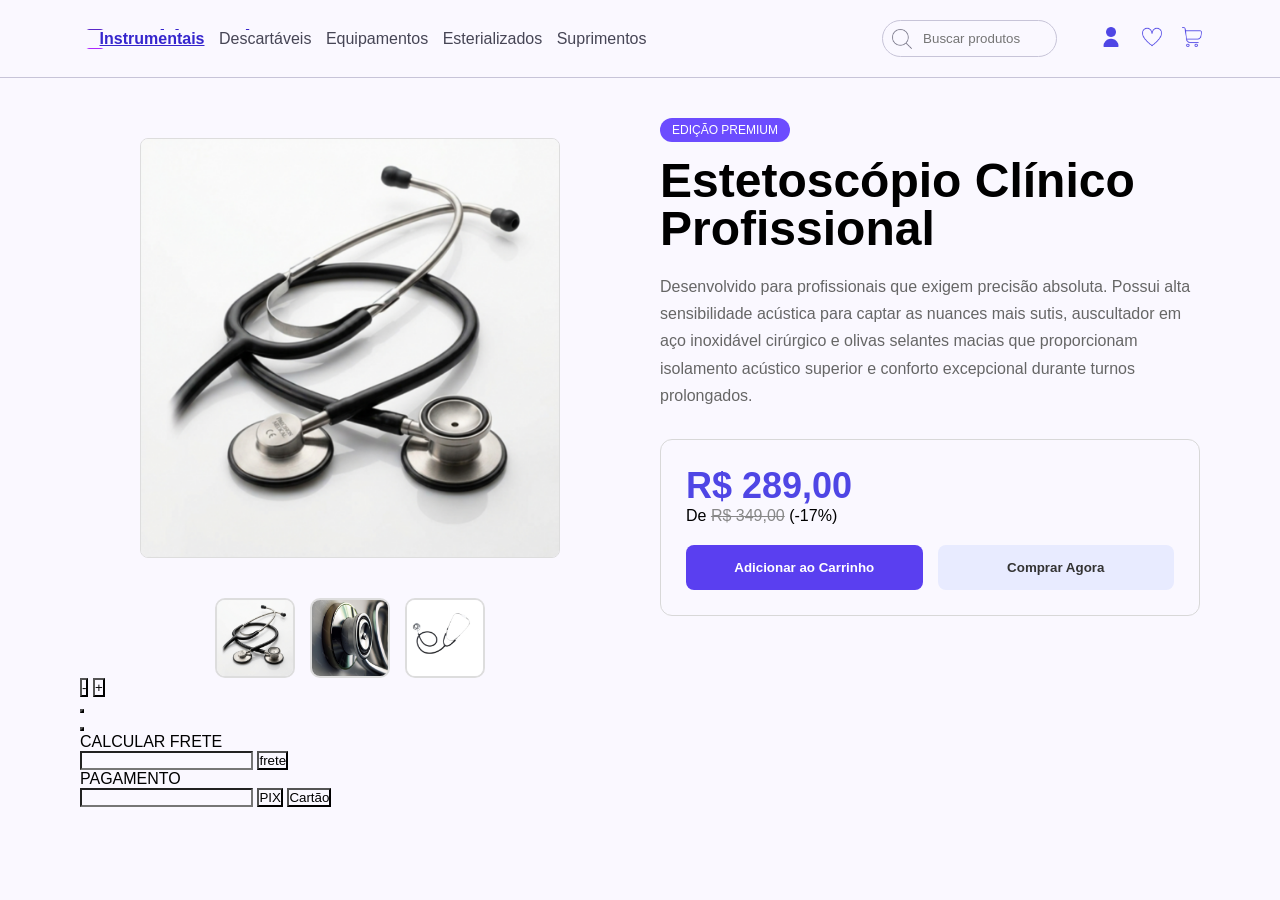
==== pages/produtos.html @ ce3ae614 "Enviando para que o Senior possa fiscalizar." ====
<!doctype html>
<html lang="pt-br">

<head>
  <meta charset="UTF-8" />
  <meta name="viewport" content="width=device-width, initial-scale=1.0" />
  <link rel="shortcut icon" href="../assets/HealthNorthOFFICIAL.ico" type="image/x-icon" />
  <title>Health North - Descrição do Produto</title>
  <link rel="stylesheet" href="../style/produtos.css" />
</head>

<body>
  <!--Cabeçalho-->
  <header>
    <div class="topo">
      <div class="left">
        <img src="../assets/HealthNorthOFFICIAL.ico"
          alt="Logo da Health North, ela é de cor roxa gradiente com o N de North/Norte" />
        <h1>Health North</h1>
      </div>

      <div class="center">
        <!--<Nav>egar pelo sites, colocando o seletor de classe com o CSS3-->
        <nav class="menu">
          <!--O <a /> é um local para linkar urls diferentes-->
          <a id="idinstrumentais" href="">Instrumentais</a>
          <a href="">Descartáveis</a>
          <a href="">Equipamentos</a>
          <a href="">Esterializados</a>
          <a href="">Suprimentos</a>
        </nav>
      </div>

      <div class="right-icons">
        <div class="caixa-pesquisa">
          <input type="text" placeholder="Buscar produtos" />
          <img src="../assets/search.png" alt="Lupa de pesquisa" />
        </div>
        <div class="icones">
          <a href="user.html">
            <img src="../assets/user.png" alt="usuário" /></a>
          <a href="favorites.html">
            <img src="../assets/heart.png" alt="favoritos" /></a>
          <a href="cart.html"><img src="../assets/shoppingcart.png" alt="carrinho de compras" /></a>
        </div>
      </div>
    </div>
  </header>

  <article class="produto">
    <div class="main">
      <div class="descriptionLeft">
        <div class="imagem-principal">
          <img id="img-principal" src="" alt="Imagem principal do produto" />
        </div>

        <div class="imagens-inferior" id="img-inferior">
          <!-- As miniaturas serão inseridas aqui pelo JavaScript -->
        </div>
      </div>

      <div class="descriptionRight">
        <span class="tag">EDIÇÃO PREMIUM</span>

        <h2>Estetoscópio Clínico Profissional</h2>

        <p class="description">
          Desenvolvido para profissionais que exigem precisão absoluta. Possui
          alta sensibilidade acústica para captar as nuances mais sutis,
          auscultador em aço inoxidável cirúrgico e olivas selantes macias que
          proporcionam isolamento acústico superior e conforto excepcional
          durante turnos prolongados.
        </p>

        <div class="box-preco">
          <h3>R$ 289,00</h3>
          <p>De <span>R$ 349,00</span> (-17%)</p>

          <div class="botoes">
            <button class="carrinho">Adicionar ao Carrinho</button>
            <button class="comprar">Comprar Agora</button>
          </div>
        </div>
      </div>
    </div>

    <div id="tamanhos"></div>

    <div id="cores"></div>

    <div class="quantidade">
      <button id="diminuir">-</button>
      <span id="quantidade-numero"></span>
      <button id="aumentar">+</button>
    </div>

    <div class="btn-add-carrinho">
      <button id="bnt-add-carrinho"></button>
    </div>

    <div class="btn-comprar">
      <button id="btn-comprar"></button>
    </div>
    
    <div class="area-frete">

      <p>CALCULAR FRETE</p>
      <input id="frete">
      <button id="btn-calcular-frete">frete</button>

    </div>

    <div class="pagamento">

      <p>PAGAMENTO</p>
      <input id="pagamento">
      <button id="btn-pagamento-pix">PIX</button>
      <button id="btn-pagamento-cartao">Cartão</button>
    </div>

  </article>

  <!--Linkando o JavaScript com HTML-->
  <script src="/js/product.js"></script>
</body>

</html>
---- style/produtos.css ----
* {
    background-color: #FAF8FF;
    font-family: inter, sans-serif;
    /*Seletor universal: o asterisco ( * ) é um seletor universal que seleciona todos os elementos da página. */
    margin: 0;
    padding: 0;
    box-sizing: border-box;
}

body {
    overflow-x: hidden;
    width: 100%;
}

header {
    background-color: #FAF8FF;
    color: #3525CD;
}

body {
    overflow-x: hidden;
    width: 100%;
}

h1 {
    background-color: #FAF8FF;
    color: #3525CD;
    font-weight: bold;
    /* Seletor de tipo: seleciona todos os elementos do tipo especificado, como h1, p, div, etc. */
    font-size: 24px;
    /* Tamanho do texto do título */
    text-align: center;
    /* Alinhamento do texto do título */
    transform: translateX(65px);
    /* Distância do título em relação ao topo da página */
}

#idinstrumentais {
    color: #3525CD;
    text-decoration: underline;
    font-weight: bold;
    /* Peso do texto [se estará em negrito por exemplo]. */
    /* Seletor de id: seleciona um elemento especificado com seu ID utilizando ( # ) */
}

.menu {
    background-color: #FAF8FF;
    /* Seletor de classe: seleciona todos os elementos com uma classe específica utilizando o ( . ) */
    transform: translateX(100px);
    /* Distância do menu em relação ao topo da página */
}

nav a {
    color: #464555;
    /* Cor do texto do menu de navegação */
    text-decoration: none;
    /* Remove o sublinhado dos links */
    margin: 0 5px;
    /* Espaçamento entre os links */
    font-weight: medium;
    /* Peso do texto [se estará em negrito por exemplo]. */
}

.left {
    display: flex;
    align-items: center;
    gap: 10px;
    text-align: left;
    font-size: 20px;
    font-weight: bold;
}

.center {
    text-align: center;
    font-size: 16px;
    transform: translateX(-300px);
}

.right-icons {
    display: flex;
    align-items: center;
    gap: 16px;
    text-align: right;
    color: #6B7280;
    /* Cor do texto do menu de navegação */
    font-weight: medium;
    font-family: 16px;
}

.right-icons img {
    width: 20px;
    height: 20px;
    margin-left: 0px;
}

.left img {
    height: 20px;
    width: 20px;
    transform: translateX(65px);
}

/* Configurando a caixa de pesquisa */
.caixa-pesquisa input {
    padding: 10px;
    /* distancia entre as bordas do campo de pesquisa */
    border: 1px solid #C7C4D8;
    /* borda do campo de pesquisa */
    border-radius: 20px;
    /* arredondamento das bordas do campo de pesquisa */
    font-family: inter, sans-serif;
    width: 175px;
    height: auto;
    color: #6B7280;
    /* cor do texto do campo de pesquisa */
    padding-left: 40px;
    /* distancia entre o texto do campo de pesquisa e a borda esquerda do campo de pesquisa */
}

.caixa-pesquisa {
    display: flex;
    justify-content: right;
    margin-top: 10px;
    margin-bottom: 10px;
    position: relative;
    transform: translateX(-20px);
}

.right-icons {
    display: flex;
    align-items: center;
    gap: 16px;
    transform: translateX(-50px);
    position: relative;
}

header {
    display: flex;
    align-items: center;
    justify-content: space-between;
    border-bottom: 1px solid #C7C4D8;
    /* borda inferior do cabeçalho */
    padding: 10px 20px;
    /* espaçamento interno do cabeçalho */
}

.topo {
    display: flex;
    align-items: center;
    justify-content: space-between;
    gap: 20px;
    width: 100%;
    flex-wrap: nowrap;
}

.caixa-pesquisa img {
    position: absolute;
    right: 10px;
    top: 50%;
    transform: translateY(-50%);
    width: 20px;
    height: 20px;
    cursor: pointer;
    left: 10px;
    top: 50%;
}

.caixa-pesquisa placeholder {
    color: #6B7280;
    /* cor do texto do placeholder */
    padding-left: 50px;
    /* distancia entre o texto do placeholder e a borda esquerda do campo de pesquisa */
}

.right-icons a small {
    color: #6B7280;
    /* cor do texto dos ícones de usuário, favoritos e carrinho de compras */
    font-size: 12px;
    /* tamanho do texto dos ícones de usuário, favoritos e carrinho de compras */
    display: block;
    margin-top: 2px;
    /* distancia entre o ícone e o texto dos ícones de usuário, favoritos e carrinho de compras */
}

.icones a p {
    color: #6B7280;
    /* cor do texto dos ícones de usuário, favoritos e carrinho de compras */
    font-size: 12px;
    /* tamanho do texto dos ícones de usuário, favoritos e carrinho de compras */
    display: block;
    margin-top: 2px;
    /* distancia entre o ícone e o texto dos ícones de usuário, favoritos e carrinho de compras */
}

.icones a {
    display: auto;
    flex-direction: column;
    align-items: center;
    gap: 4px;
    text-decoration: none;
    /* Remove o sublinhado dos links */
    margin: 0 8px;
    /* Espaçamento entre os links */
}

.produto {
    width: 100%;
    padding: 40px 80px;
}

.main {
    display: flex;
    gap: 40px;
    align-items: flex-start;
}

.descriptionLeft {
    width: 50%;
    background-color: transparent;
    align-items: center;
    justify-content: center;
}

.imagem-principal {
    padding: 20px;
    display: flex;
    justify-content: center;

}

.imagem-principal img {
    border: 1px solid #ddd;
    border-radius: 12px;
    width: 420px;
    display: block;
    border-radius: 8px;
}

.imagens-inferior {
    display: flex;
    justify-content: center;
    /* Centraliza horizontalmente */
    align-items: center;
    /* Centraliza verticalmente (se houver altura definida) */
    gap: 15px;
    margin-top: 20px;
}

.imagens-inferior img {
    width: 80px;
    height: 80px;
    object-fit: cover;
    border-radius: 10px;
    border: 2px solid #ddd;
    cursor: pointer;
}

.descriptionRight {
    width: 50%;
}

.tag {
    display: inline-block;
    background: #6c4cff;
    color: white;
    font-size: 12px;
    padding: 5px 12px;
    border-radius: 20px;
    margin-bottom: 15px;
}

.descriptionRight h2 {
    font-size: 48px;
    line-height: 1;
    margin-bottom: 20px;
}

.description {
    color: #666;
    line-height: 1.7;
    margin-bottom: 30px;
}

.box-preco {
    border: 1px solid #d8d8d8;
    border-radius: 12px;
    padding: 25px;
}

.box-preco h3 {
    font-size: 36px;
    color: #4f46e5;
}

.box-preco p span {
    text-decoration: line-through;
    color: #888;
}

.botoes {
    display: flex;
    gap: 15px;
    margin-top: 20px;
}

.botoes button {
    flex: 1;
    padding: 15px;
    border: none;
    border-radius: 8px;
    cursor: pointer;
    font-weight: bold;
}

.carrinho {
    background: #5a3ff0;
    color: white;
}

.comprar {
    background: #e8ebff;
    color: #333;
}

span{
    color:#5a3ff0;
    text-size:18px;
    
}
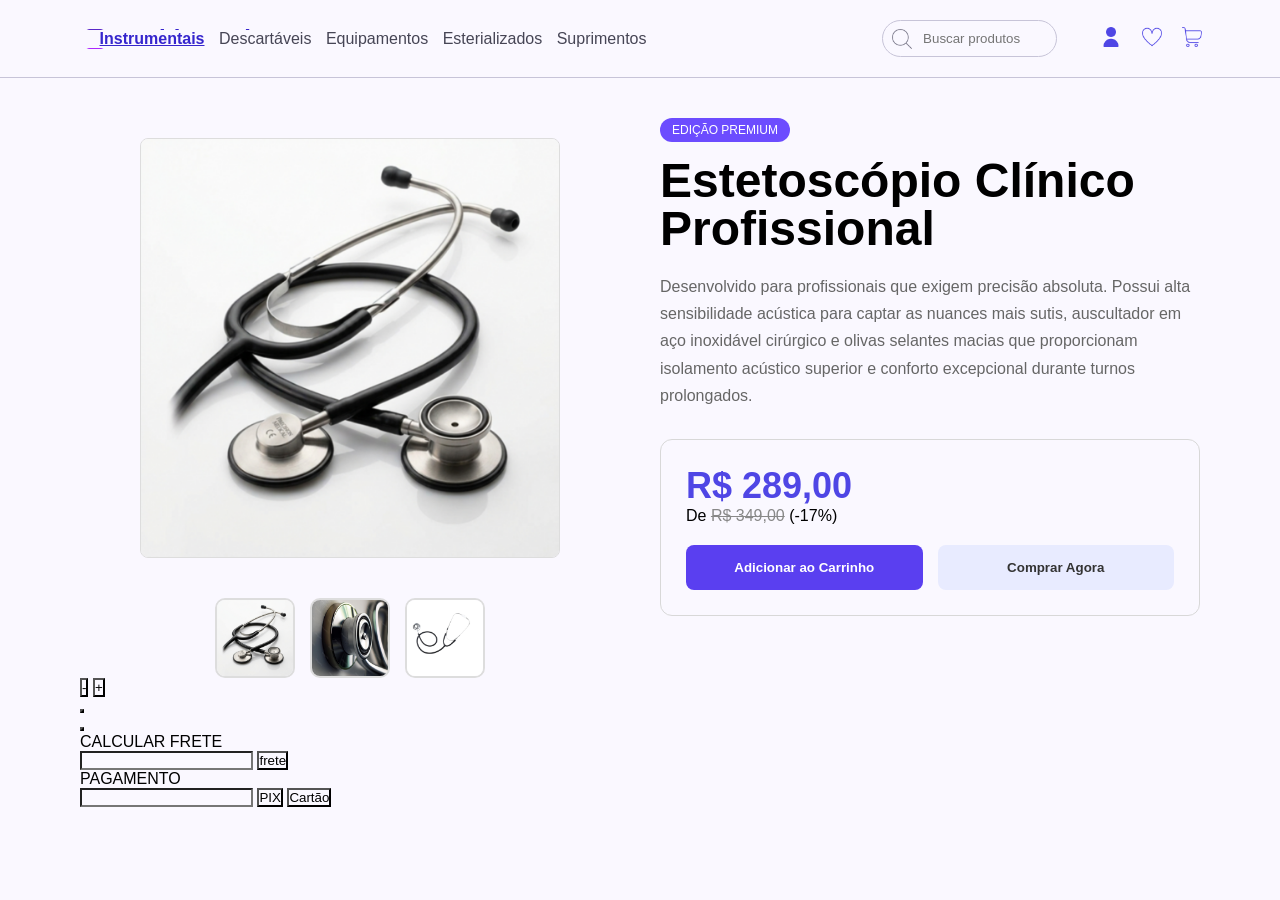
==== commit 9b61941f: "Enviando para feedback do Senior" ====
--- a/pages/produtos.html
+++ b/pages/produtos.html
@@ -95,7 +95,7 @@
     </div>
 
     <div class="btn-add-carrinho">
-      <button id="bnt-add-carrinho"></button>
+      <button id=btn-add-carrinho"></button>
     </div>
 
     <div class="btn-comprar">
--- a/style/produtos.css
+++ b/style/produtos.css
@@ -324,5 +324,4 @@
 span{
     color:#5a3ff0;
     text-size:18px;
-    
 }
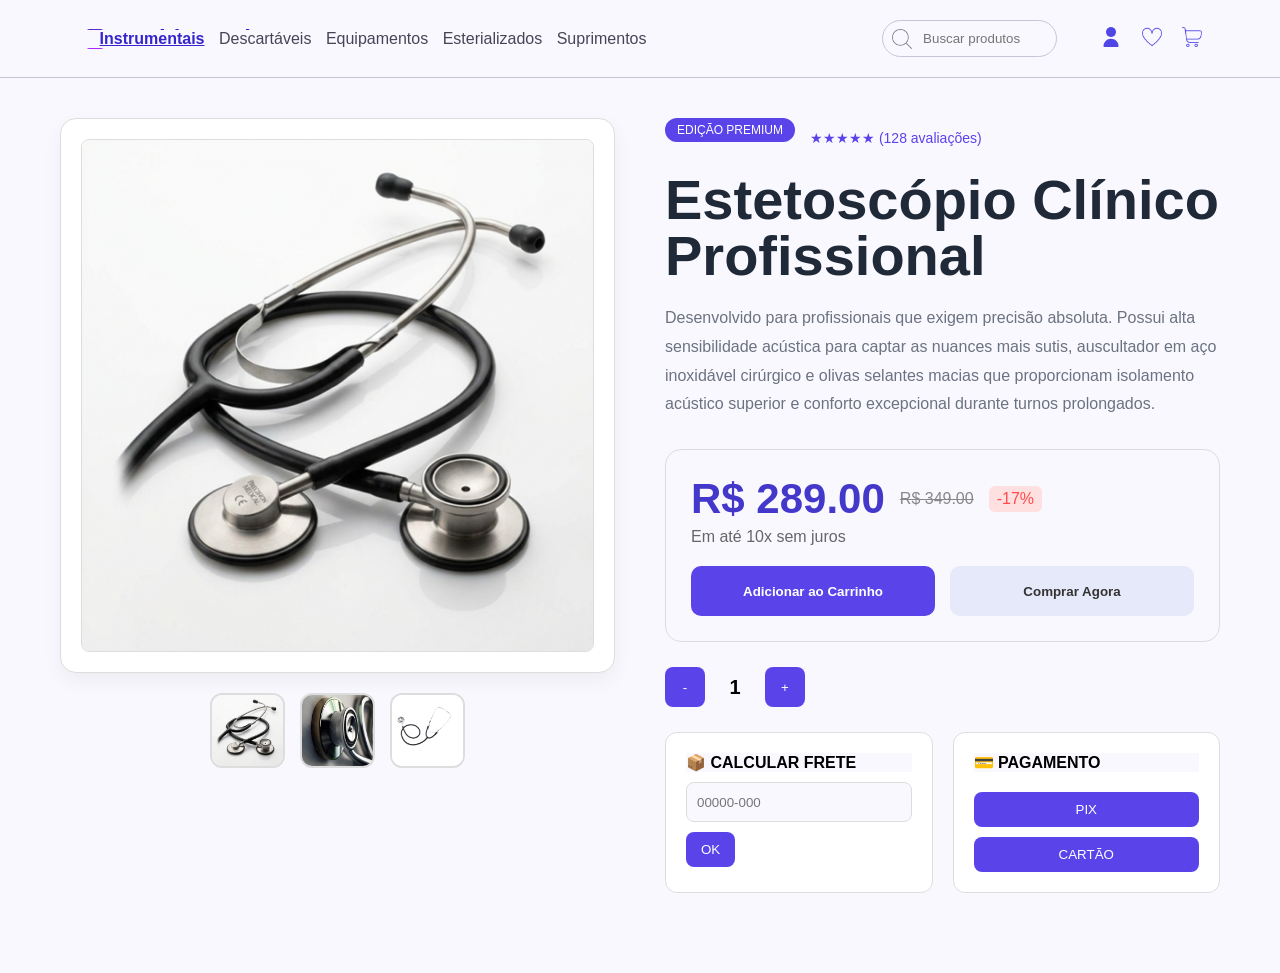
==== commit 01d08215: "Finalizado com a parte dos cards da página de descrição dos produtos." ====
--- a/pages/produtos.html
+++ b/pages/produtos.html
@@ -47,78 +47,116 @@
     </div>
   </header>
 
-  <article class="produto">
-    <div class="main">
-      <div class="descriptionLeft">
-        <div class="imagem-principal">
-          <img id="img-principal" src="" alt="Imagem principal do produto" />
-        </div>
+ <article class="produto">
 
-        <div class="imagens-inferior" id="img-inferior">
-          <!-- As miniaturas serão inseridas aqui pelo JavaScript -->
-        </div>
+  <div class="main">
+
+    <div class="descriptionLeft">
+
+      <div class="imagem-principal">
+        <img id="img-principal" src="" alt="Imagem principal do produto">
       </div>
 
-      <div class="descriptionRight">
-        <span class="tag">EDIÇÃO PREMIUM</span>
-
-        <h2>Estetoscópio Clínico Profissional</h2>
-
-        <p class="description">
-          Desenvolvido para profissionais que exigem precisão absoluta. Possui
-          alta sensibilidade acústica para captar as nuances mais sutis,
-          auscultador em aço inoxidável cirúrgico e olivas selantes macias que
-          proporcionam isolamento acústico superior e conforto excepcional
-          durante turnos prolongados.
-        </p>
-
-        <div class="box-preco">
-          <h3>R$ 289,00</h3>
-          <p>De <span>R$ 349,00</span> (-17%)</p>
-
-          <div class="botoes">
-            <button class="carrinho">Adicionar ao Carrinho</button>
-            <button class="comprar">Comprar Agora</button>
-          </div>
-        </div>
-      </div>
-    </div>
-
-    <div id="tamanhos"></div>
-
-    <div id="cores"></div>
-
-    <div class="quantidade">
-      <button id="diminuir">-</button>
-      <span id="quantidade-numero"></span>
-      <button id="aumentar">+</button>
-    </div>
-
-    <div class="btn-add-carrinho">
-      <button id=btn-add-carrinho"></button>
-    </div>
-
-    <div class="btn-comprar">
-      <button id="btn-comprar"></button>
-    </div>
-    
-    <div class="area-frete">
-
-      <p>CALCULAR FRETE</p>
-      <input id="frete">
-      <button id="btn-calcular-frete">frete</button>
+      <div class="imagens-inferior" id="img-inferior"></div>
 
     </div>
 
-    <div class="pagamento">
+    <div class="descriptionRight">
 
-      <p>PAGAMENTO</p>
-      <input id="pagamento">
-      <button id="btn-pagamento-pix">PIX</button>
-      <button id="btn-pagamento-cartao">Cartão</button>
+      <div class="produto-topo">
+
+        <span class="tag">EDIÇÃO PREMIUM</span>
+
+        <div class="avaliacao">
+          ★★★★★
+          <span>(128 avaliações)</span>
+        </div>
+
+      </div>
+
+      <h2 id="nome-produto"></h2>
+
+      <p class="description" id="descricao-produto"></p>
+
+      <div class="box-preco">
+
+        <div class="linha-preco">
+
+          <h3 id="preco-promocional"></h3>
+
+          <span id="preco-antigo"></span>
+
+          <span id="desconto"></span>
+
+        </div>
+
+        <p class="parcelamento">
+          Em até 10x sem juros
+        </p>
+
+        <div class="botoes">
+
+          <button class="carrinho">
+            Adicionar ao Carrinho
+          </button>
+
+          <button class="comprar">
+            Comprar Agora
+          </button>
+
+        </div>
+
+      </div>
+
+      <div class="quantidade">
+
+        <button id="diminuir">-</button>
+
+        <span id="quantidade-numero">1</span>
+
+        <button id="aumentar">+</button>
+
+      </div>
+
+      <div class="blocos-inferiores">
+
+        <div class="area-frete">
+
+          <p>📦 CALCULAR FRETE</p>
+
+          <input id="frete" placeholder="00000-000">
+
+          <button id="btn-calcular-frete">
+            OK
+          </button>
+
+        </div>
+
+        <div class="pagamento">
+
+          <p>💳 PAGAMENTO</p>
+
+          <button id="btn-pagamento-pix">
+            PIX
+          </button>
+
+          <button id="btn-pagamento-cartao">
+            CARTÃO
+          </button>
+
+        </div>
+
+      </div>
+
+      <div id="cores"></div>
+
+      <div id="tamanhos"></div>
+
     </div>
 
-  </article>
+  </div>
+
+</article>
 
   <!--Linkando o JavaScript com HTML-->
   <script src="/js/product.js"></script>
--- a/style/produtos.css
+++ b/style/produtos.css
@@ -321,7 +321,252 @@
     color: #333;
 }
 
-span{
-    color:#5a3ff0;
-    text-size:18px;
+.produto {
+    width: 100%;
+    max-width: 1400px;
+    margin: auto;
+    padding: 40px 60px;
+}
+
+.main {
+    display: flex;
+    gap: 50px;
+}
+
+/* ESQUERDA */
+
+.descriptionLeft {
+    width: 50%;
+}
+
+.imagem-principal {
+    background: white;
+    border: 1px solid #ddd;
+    border-radius: 16px;
+    padding: 20px;
+    box-shadow: 0 8px 20px rgba(0,0,0,.05);
+}
+
+.imagem-principal img {
+    width: 100%;
+    display: block;
+}
+
+.imagens-inferior {
+    display: flex;
+    justify-content: center;
+    gap: 15px;
+    margin-top: 20px;
+}
+
+.imagens-inferior img {
+    width: 75px;
+    height: 75px;
+    object-fit: cover;
+    border-radius: 12px;
+    border: 2px solid #ddd;
+    cursor: pointer;
+    transition: .2s;
+}
+
+.imagens-inferior img:hover {
+    border-color: #5B43EA;
+}
+
+/* DIREITA */
+
+.descriptionRight {
+    width: 50%;
+}
+
+.produto-topo {
+    display: flex;
+    align-items: center;
+    gap: 15px;
+    margin-bottom: 15px;
+}
+
+.tag {
+    background: #5B43EA;
+    color: white;
+    padding: 5px 12px;
+    border-radius: 20px;
+    font-size: 12px;
+}
+
+.avaliacao {
+    color: #5B43EA;
+    font-size: 14px;
+}
+
+.descriptionRight h2 {
+    font-size: 56px;
+    font-weight: 800;
+    color: #1F2937;
+    line-height: 1;
+    margin-bottom: 20px;
+}
+
+.description {
+    color: #6B7280;
+    line-height: 1.8;
+    margin-bottom: 30px;
+}
+
+/* PREÇO */
+
+.box-preco {
+    background: white;
+    border: 1px solid #ddd;
+    border-radius: 16px;
+    padding: 25px;
+    background-color: transparent;
+}
+
+.linha-preco {
+    display: flex;
+    align-items: center;
+    gap: 15px;
+}
+
+#preco-promocional {
+    color: #4338CA;
+    font-size: 42px;
+    font-weight: bold;
+}
+
+#preco-antigo {
+    color: #888;
+    text-decoration: line-through;
+}
+
+#desconto {
+    background: #FFE0E0;
+    color: #FF4B4B;
+    padding: 4px 8px;
+    border-radius: 6px;
+}
+
+.parcelamento {
+    color: #666;
+    margin-top: 5px;
+}
+
+/* BOTÕES */
+
+.botoes {
+    display: flex;
+    gap: 15px;
+    margin-top: 20px;
+}
+
+.botoes button {
+    flex: 1;
+    height: 50px;
+    border: none;
+    border-radius: 10px;
+    cursor: pointer;
+    font-weight: bold;
+}
+
+.carrinho {
+    background: #5B43EA;
+    color: white;
+}
+
+.comprar {
+    background: #E5E9FA;
+    color: #333;
+}
+
+/* QUANTIDADE */
+
+.quantidade {
+    display: flex;
+    align-items: center;
+    gap: 15px;
+    margin-top: 25px;
+}
+
+.quantidade button {
+    width: 40px;
+    height: 40px;
+    background: #5B43EA;
+    color: white;
+    border: none;
+    border-radius: 8px;
+    cursor: pointer;
+}
+
+#quantidade-numero {
+    font-size: 20px;
+    font-weight: bold;
+    min-width: 30px;
+    text-align: center;
+}
+
+/* FRETE E PAGAMENTO */
+
+.blocos-inferiores {
+    display: flex;
+    gap: 20px;
+    margin-top: 25px;
+}
+
+.area-frete,
+.pagamento {
+    flex: 1;
+    background: white;
+    border: 1px solid #ddd;
+    border-radius: 12px;
+    padding: 20px;
+}
+
+.area-frete p,
+.pagamento p {
+    font-weight: bold;
+    margin-bottom: 10px;
+}
+
+.area-frete input {
+    width: 100%;
+    height: 40px;
+    border: 1px solid #ddd;
+    border-radius: 8px;
+    padding: 10px;
+    margin-bottom: 10px;
+}
+
+.area-frete button,
+.pagamento button {
+    padding: 10px 15px;
+    border: none;
+    border-radius: 8px;
+    cursor: pointer;
+    background: #5B43EA;
+    color: white;
+}
+
+.pagamento {
+    display: flex;
+    flex-direction: column;
+    gap: 10px;
+}
+
+/* CORES E TAMANHOS */
+
+#cores,
+#tamanhos {
+    display: flex;
+    gap: 10px;
+    margin-top: 20px;
+}
+
+#cores button,
+#tamanhos button {
+    border: 1px solid #ddd;
+    background: white;
+    padding: 10px 15px;
+    border-radius: 8px;
+    cursor: pointer;
 }
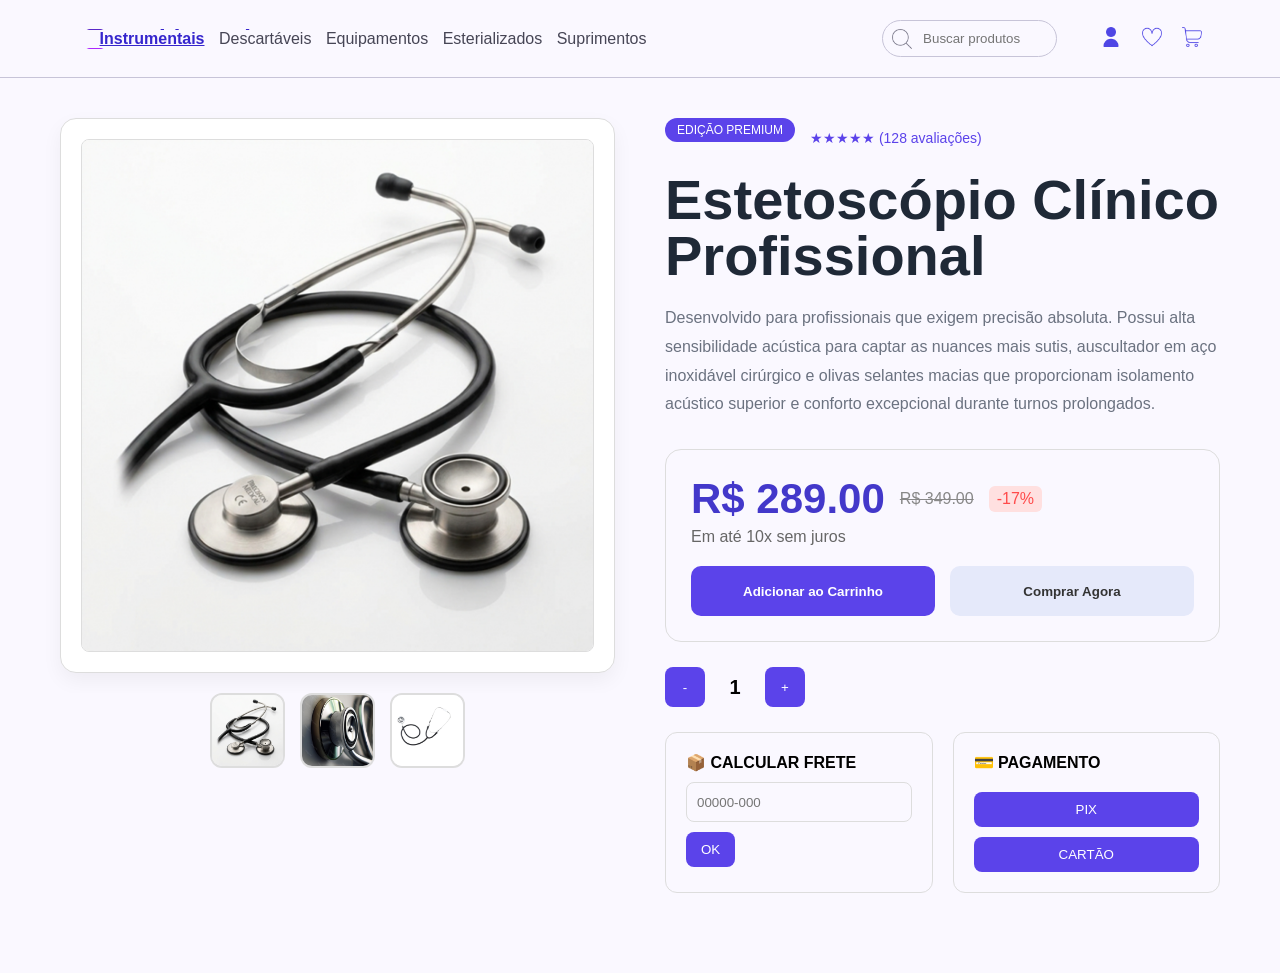
==== commit f101f4c1: "Finalizada a tela de autenticação(Login e Cadastro)." ====
--- a/pages/produtos.html
+++ b/pages/produtos.html
@@ -47,116 +47,101 @@
     </div>
   </header>
 
- <article class="produto">
+  <article class="produto">
 
-  <div class="main">
+    <div class="main">
+      <div class="descriptionLeft">
+        <div class="imagem-principal">
+          <img id="img-principal" src="" alt="Imagem principal do produto">
+        </div>
 
-    <div class="descriptionLeft">
+        <div class="imagens-inferior" id="img-inferior"></div>
 
-      <div class="imagem-principal">
-        <img id="img-principal" src="" alt="Imagem principal do produto">
       </div>
 
-      <div class="imagens-inferior" id="img-inferior"></div>
+      <div class="descriptionRight">
+        <div class="produto-topo">
+          <span class="tag">EDIÇÃO PREMIUM</span>
+          <div class="avaliacao">
+            ★★★★★
+            <span>(128 avaliações)</span>
+          </div>
+
+        </div>
+
+        <h2 id="nome-produto"></h2>
+
+        <p class="description" id="descricao-produto"></p>
+
+        <div class="box-preco">
+          <div class="linha-preco">
+            <h3 id="preco-promocional"></h3>
+            <span id="preco-antigo"></span>
+            <span id="desconto"></span>
+
+          </div>
+
+          <p class="parcelamento">
+            Em até 10x sem juros
+          </p>
+
+          <div class="botoes">
+
+            <button class="carrinho">
+              Adicionar ao Carrinho
+            </button>
+
+            <button class="comprar">
+              Comprar Agora
+            </button>
+
+          </div>
+
+        </div>
+
+        <div class="quantidade">
+
+          <button id="diminuir">-</button>
+
+          <span id="quantidade-numero">1</span>
+
+          <button id="aumentar">+</button>
+
+        </div>
+
+        <div class="blocos-inferiores">
+
+          <div class="area-frete">
+            <p>📦 CALCULAR FRETE</p>
+            <input id="frete" placeholder="00000-000">
+            <button id="btn-calcular-frete">
+              OK
+            </button>
+
+          </div>
+
+          <div class="pagamento">
+            <p>💳 PAGAMENTO</p>
+            <button id="btn-pagamento-pix">
+              PIX
+            </button>
+            <button id="btn-pagamento-cartao">
+              CARTÃO
+            </button>
+
+          </div>
+
+        </div>
+
+        <div id="cores"></div>
+
+        <div id="tamanhos"></div>
+
+      </div>
 
     </div>
 
-    <div class="descriptionRight">
-
-      <div class="produto-topo">
-
-        <span class="tag">EDIÇÃO PREMIUM</span>
-
-        <div class="avaliacao">
-          ★★★★★
-          <span>(128 avaliações)</span>
-        </div>
-
-      </div>
-
-      <h2 id="nome-produto"></h2>
-
-      <p class="description" id="descricao-produto"></p>
-
-      <div class="box-preco">
-
-        <div class="linha-preco">
-
-          <h3 id="preco-promocional"></h3>
-
-          <span id="preco-antigo"></span>
-
-          <span id="desconto"></span>
-
-        </div>
-
-        <p class="parcelamento">
-          Em até 10x sem juros
-        </p>
-
-        <div class="botoes">
-
-          <button class="carrinho">
-            Adicionar ao Carrinho
-          </button>
-
-          <button class="comprar">
-            Comprar Agora
-          </button>
-
-        </div>
-
-      </div>
-
-      <div class="quantidade">
-
-        <button id="diminuir">-</button>
-
-        <span id="quantidade-numero">1</span>
-
-        <button id="aumentar">+</button>
-
-      </div>
-
-      <div class="blocos-inferiores">
-
-        <div class="area-frete">
-
-          <p>📦 CALCULAR FRETE</p>
-
-          <input id="frete" placeholder="00000-000">
-
-          <button id="btn-calcular-frete">
-            OK
-          </button>
-
-        </div>
-
-        <div class="pagamento">
-
-          <p>💳 PAGAMENTO</p>
-
-          <button id="btn-pagamento-pix">
-            PIX
-          </button>
-
-          <button id="btn-pagamento-cartao">
-            CARTÃO
-          </button>
-
-        </div>
-
-      </div>
-
-      <div id="cores"></div>
-
-      <div id="tamanhos"></div>
-
-    </div>
-
-  </div>
-
-</article>
+  </article>
 
   <!--Linkando o JavaScript com HTML-->
   <script src="/js/product.js"></script>
--- a/style/produtos.css
+++ b/style/produtos.css
@@ -344,7 +344,7 @@
     border: 1px solid #ddd;
     border-radius: 16px;
     padding: 20px;
-    box-shadow: 0 8px 20px rgba(0,0,0,.05);
+    box-shadow: 0 8px 20px rgba(0, 0, 0, .05);
 }
 
 .imagem-principal img {
@@ -516,7 +516,7 @@
 .area-frete,
 .pagamento {
     flex: 1;
-    background: white;
+    background: transparent;
     border: 1px solid #ddd;
     border-radius: 12px;
     padding: 20px;
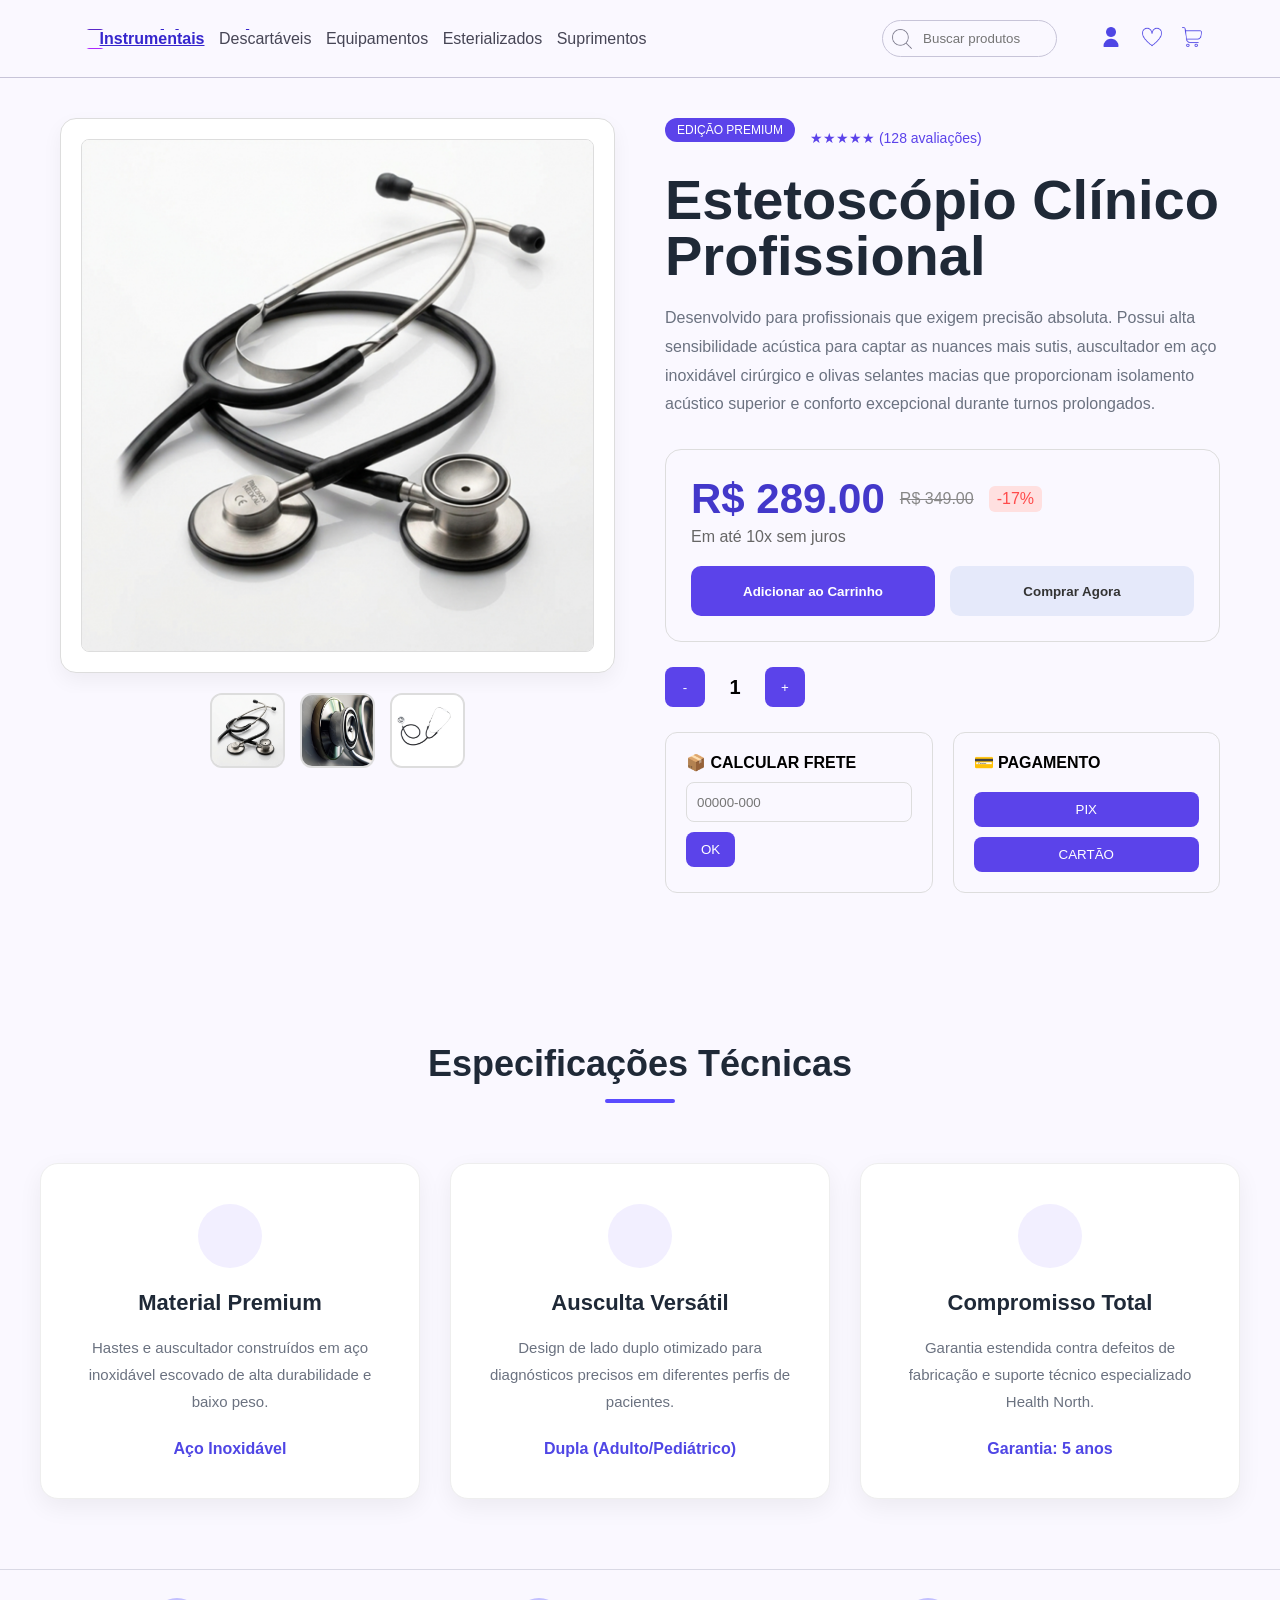
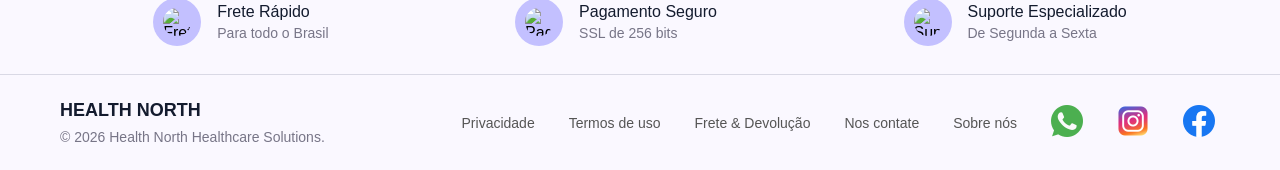
==== commit 3dcf61ff: "Finalizada com a página de descrição de produtos." ====
--- a/pages/produtos.html
+++ b/pages/produtos.html
@@ -143,6 +143,122 @@
 
   </article>
 
+  <section class="specs">
+    <div class="container">
+      <h2>Especificações Técnicas</h2>
+      <div class="line"></div>
+
+      <div class="cards">
+        <div class="card">
+          <div class="icon">
+            <i class="fa-solid fa-screwdriver-wrench"></i>
+          </div>
+
+          <h3>Material Premium</h3>
+          <p>
+            Hastes e auscultador construídos em
+            aço inoxidável escovado de alta
+            durabilidade e baixo peso.
+          </p>
+          <span>Aço Inoxidável</span>
+        </div>
+
+        <div class="card">
+          <div class="icon">
+            <i class="fa-solid fa-user-doctor"></i>
+          </div>
+
+          <h3>Ausculta Versátil</h3>
+          <p>
+            Design de lado duplo otimizado para
+            diagnósticos precisos em diferentes
+            perfis de pacientes.
+          </p>
+          <span>Dupla (Adulto/Pediátrico)</span>
+        </div>
+
+        <div class="card">
+          <div class="icon">
+            <i class="fa-solid fa-shield-halved"></i>
+          </div>
+
+          <h3>Compromisso Total</h3>
+          <p>
+            Garantia estendida contra defeitos de
+            fabricação e suporte técnico
+            especializado Health North.
+          </p>
+          <span>Garantia: 5 anos</span>
+        </div>
+
+      </div>
+    </div>
+  </section>
+
+  <footer class="rodape">
+
+    <div class="rodapeTopo">
+
+        <div class="infoItem">
+            <img src="assets/DeliveryTruck.png" alt="Frete Rápido">
+
+            <div class="textoInfo">
+                <h4>Frete Rápido</h4>
+                <span>Para todo o Brasil</span>
+            </div>
+        </div>
+
+        <div class="infoItem">
+            <img src="assets/security.png" alt="Pagamento Seguro">
+
+            <div class="textoInfo">
+                <h4>Pagamento Seguro</h4>
+                <span>SSL de 256 bits</span>
+            </div>
+        </div>
+
+        <div class="infoItem">
+            <img src="assets/support.png" alt="Suporte Especializado">
+
+            <div class="textoInfo">
+                <h4>Suporte Especializado</h4>
+                <span>De Segunda a Sexta</span>
+            </div>
+        </div>
+
+    </div>
+
+    <div class="rodapeBottom">
+
+        <div class="bottomEsquerdo">
+            <h4>HEALTH NORTH</h4>
+            <p>© 2026 Health North Healthcare Solutions.</p>
+        </div>
+
+        <nav class="bottomDireito">
+            <a href="#">Privacidade</a>
+            <a href="#">Termos de uso</a>
+            <a href="#">Frete & Devolução</a>
+            <a href="#">Nos contate</a>
+            <a href="#">Sobre nós</a>
+
+            <a href="#">
+                <img src="../assets/whatsapp.png" alt="Whatsapp">
+            </a>
+
+            <a href="#">
+                <img src="../assets/instagram.png" alt="Instagram">
+            </a>
+
+            <a href="#">
+                <img src="../assets/facebook.png" alt="Facebook">
+            </a>
+        </nav>
+
+    </div>
+
+</footer>
+
   <!--Linkando o JavaScript com HTML-->
   <script src="/js/product.js"></script>
 </body>
--- a/style/produtos.css
+++ b/style/produtos.css
@@ -569,4 +569,218 @@
     padding: 10px 15px;
     border-radius: 8px;
     cursor: pointer;
+}
+
+.specs{
+    padding:70px 20px;
+}
+
+.container{
+    max-width:1200px;
+    margin:auto;
+}
+
+.specs h2{
+    text-align:center;
+    font-size:36px;
+    color:#1f2937;
+    font-weight:700;
+}
+
+.line{
+    width:70px;
+    height:4px;
+    background:#5a4bff;
+    margin:14px auto 60px;
+    border-radius:20px;
+}
+
+.cards{
+    display:grid;
+    grid-template-columns:repeat(auto-fit,minmax(280px,1fr));
+    gap:30px;
+}
+
+.card{
+    background:#fff;
+    border-radius:18px;
+    padding:40px 30px;
+    text-align:center;
+    box-shadow:0 8px 25px rgba(0,0,0,.06);
+    transition:.35s;
+    cursor:pointer;
+    border:1px solid #eee;
+}
+
+.card:hover{
+    transform:translateY(-10px);
+    box-shadow:0 20px 45px rgba(90,75,255,.18);
+}
+
+.icon{
+    width:64px;
+    height:64px;
+    margin:auto;
+    background:#f2efff;
+    border-radius:50%;
+    display:flex;
+    justify-content:center;
+    align-items:center;
+    color:#5a4bff;
+    font-size:26px;
+    margin-bottom:22px;
+    transition:.35s;
+}
+
+.card:hover .icon{
+    background:#5a4bff;
+    color:#fff;
+    transform:rotate(10deg) scale(1.08);
+}
+
+.card h3{
+    font-size:22px;
+    color:#1f2937;
+    margin-bottom:18px;
+    background-color: transparent;
+}
+
+.card p{
+    color:#6b7280;
+    background-color: transparent;
+    line-height:1.8;
+    font-size:15px;
+    margin-bottom:25px;
+}
+
+.card span{
+    color:#4f46e5;
+    background-color: transparent;
+    font-weight:700;
+    font-size:16px;
+}
+
+@media(max-width:768px){
+
+.specs h2{
+    font-size:28px;
+}
+
+.cards{
+    gap:20px;
+}
+
+.card{
+    padding:35px 25px;
+}
+
+}
+
+.rodape {
+    width: 100%;
+    background: #F5F5FD;
+    border-top: 1px solid #D9D9E5;
+}
+
+/* TOPO */
+
+.rodapeTopo {
+    display: flex;
+    justify-content: space-around;
+    align-items: center;
+    padding: 28px 60px;
+    border-bottom: 1px solid #D9D9E5;
+}
+
+.infoItem {
+    display: flex;
+    align-items: center;
+    gap: 16px;
+}
+
+.infoItem img {
+    width: 48px;
+    height: 48px;
+    padding: 10px;
+    background: #C3C0FF;
+    border-radius: 50%;
+}
+
+.textoInfo h4 {
+    font-size: 16px;
+    font-weight: 500;
+    color: #131B2E;
+    margin-bottom: 4px;
+}
+
+.textoInfo span {
+    display: block;
+    font-size: 14px;
+    color: #777587;
+}
+
+/* BOTTOM */
+
+.rodapeBottom {
+    display: flex;
+    justify-content: space-between;
+    align-items: center;
+    padding: 25px 60px;
+}
+
+.bottomEsquerdo h4 {
+    font-size: 18px;
+    font-weight: 700;
+    color: #131B2E;
+    margin-bottom: 8px;
+}
+
+.bottomEsquerdo p {
+    font-size: 14px;
+    color: #777587;
+}
+
+.bottomDireito {
+    display: flex;
+    align-items: center;
+    gap: 24px;
+}
+
+.bottomDireito a {
+    text-decoration: none;
+    color: #555;
+    font-size: 14px;
+    transition: 0.3s;
+}
+
+.bottomDireito a:hover {
+    color: #3525CD;
+}
+
+.bottomDireito img {
+    width: 32px;
+    height: 32px;
+    object-fit: contain;
+}
+
+/* RESPONSIVO */
+
+@media (max-width: 768px) {
+
+    .rodapeTopo {
+        flex-direction: column;
+        gap: 25px;
+        align-items: flex-start;
+    }
+
+    .rodapeBottom {
+        flex-direction: column;
+        gap: 20px;
+        text-align: center;
+    }
+
+    .bottomDireito {
+        flex-wrap: wrap;
+        justify-content: center;
+    }
 }
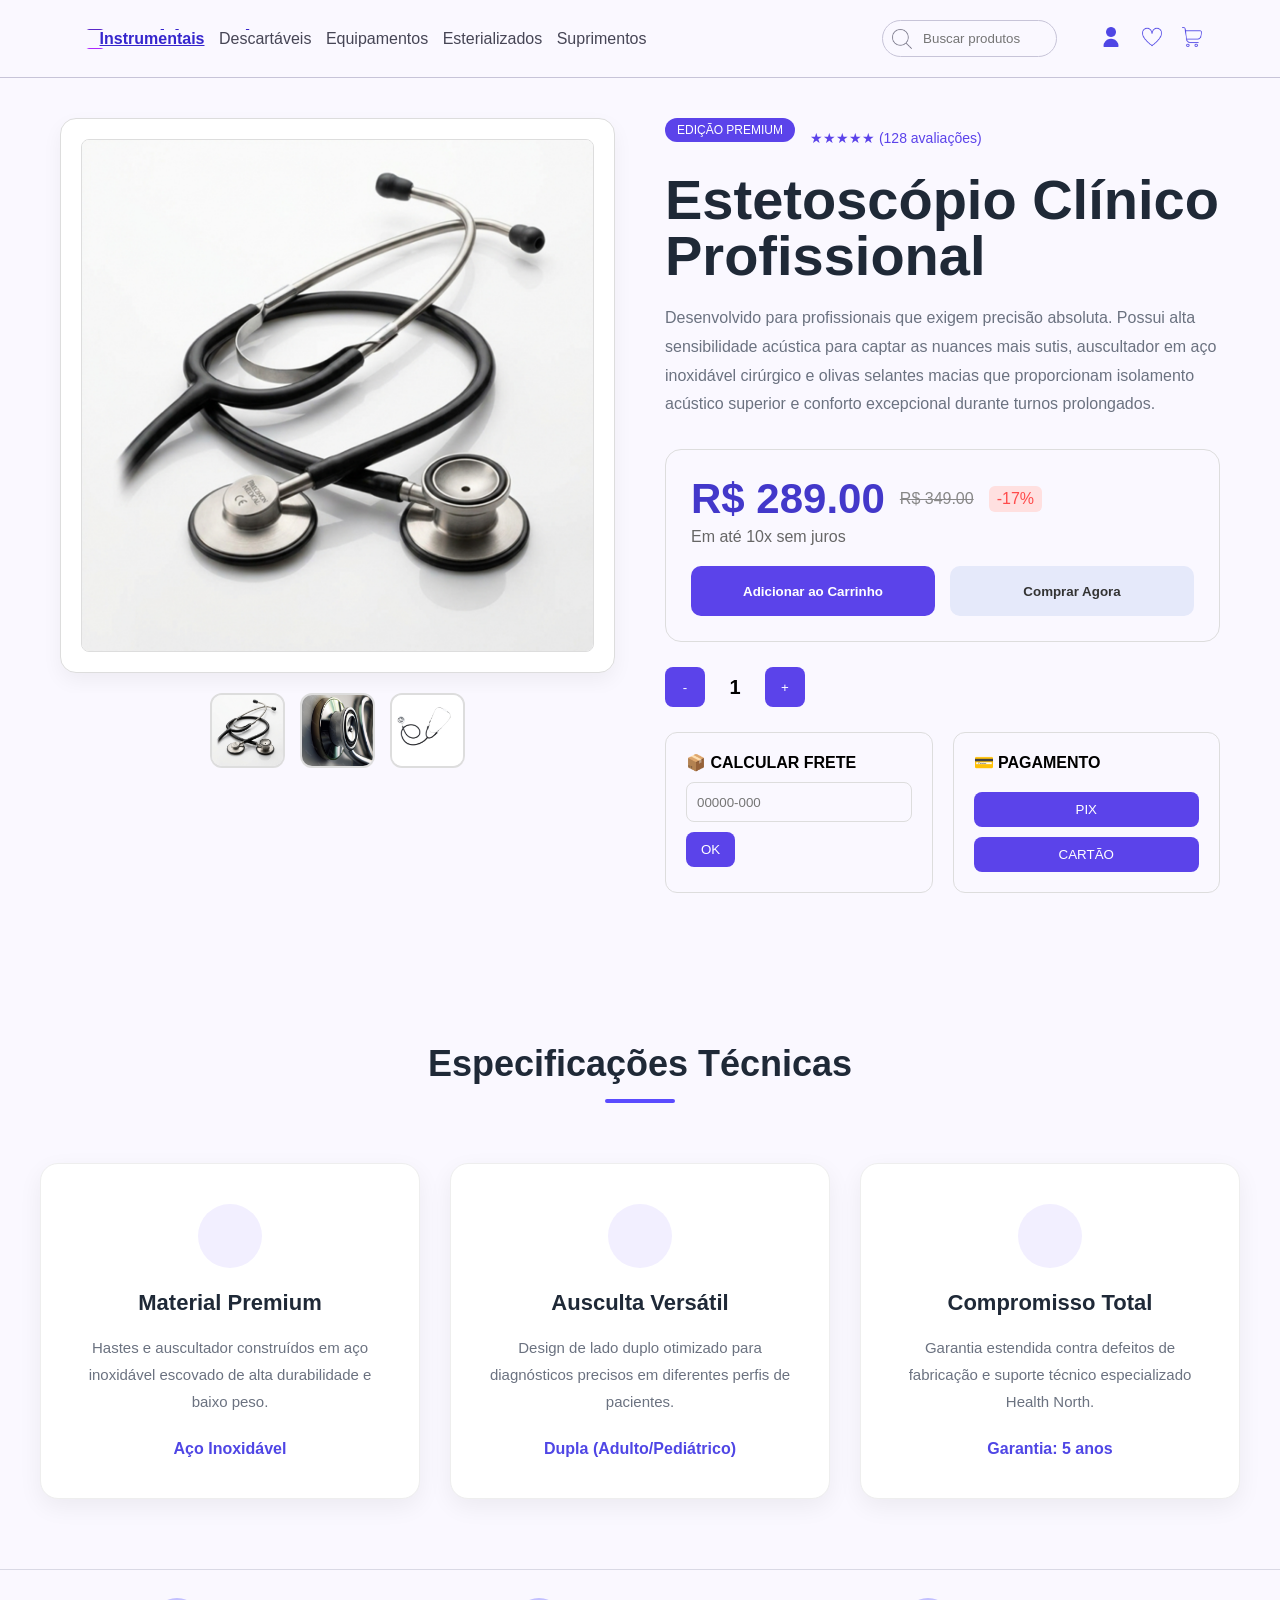
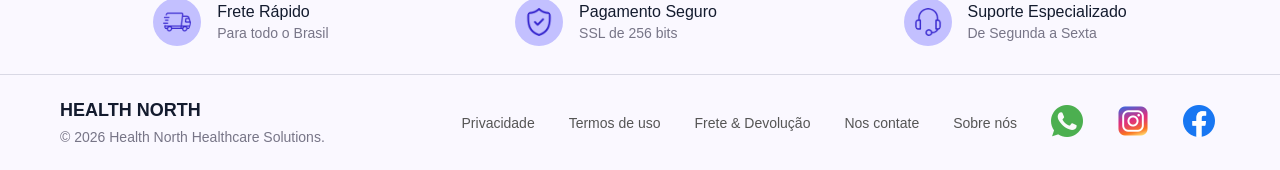
==== commit 77a15407: "Finalizado com a página de descrição de produtos." ====
--- a/pages/produtos.html
+++ b/pages/produtos.html
@@ -200,7 +200,7 @@
     <div class="rodapeTopo">
 
         <div class="infoItem">
-            <img src="assets/DeliveryTruck.png" alt="Frete Rápido">
+            <img src="../assets/DeliveryTruck.png" alt="Frete Rápido">
 
             <div class="textoInfo">
                 <h4>Frete Rápido</h4>
@@ -209,7 +209,7 @@
         </div>
 
         <div class="infoItem">
-            <img src="assets/security.png" alt="Pagamento Seguro">
+            <img src="../assets/security.png" alt="Pagamento Seguro">
 
             <div class="textoInfo">
                 <h4>Pagamento Seguro</h4>
@@ -218,7 +218,7 @@
         </div>
 
         <div class="infoItem">
-            <img src="assets/support.png" alt="Suporte Especializado">
+            <img src="../assets/support.png" alt="Suporte Especializado">
 
             <div class="textoInfo">
                 <h4>Suporte Especializado</h4>
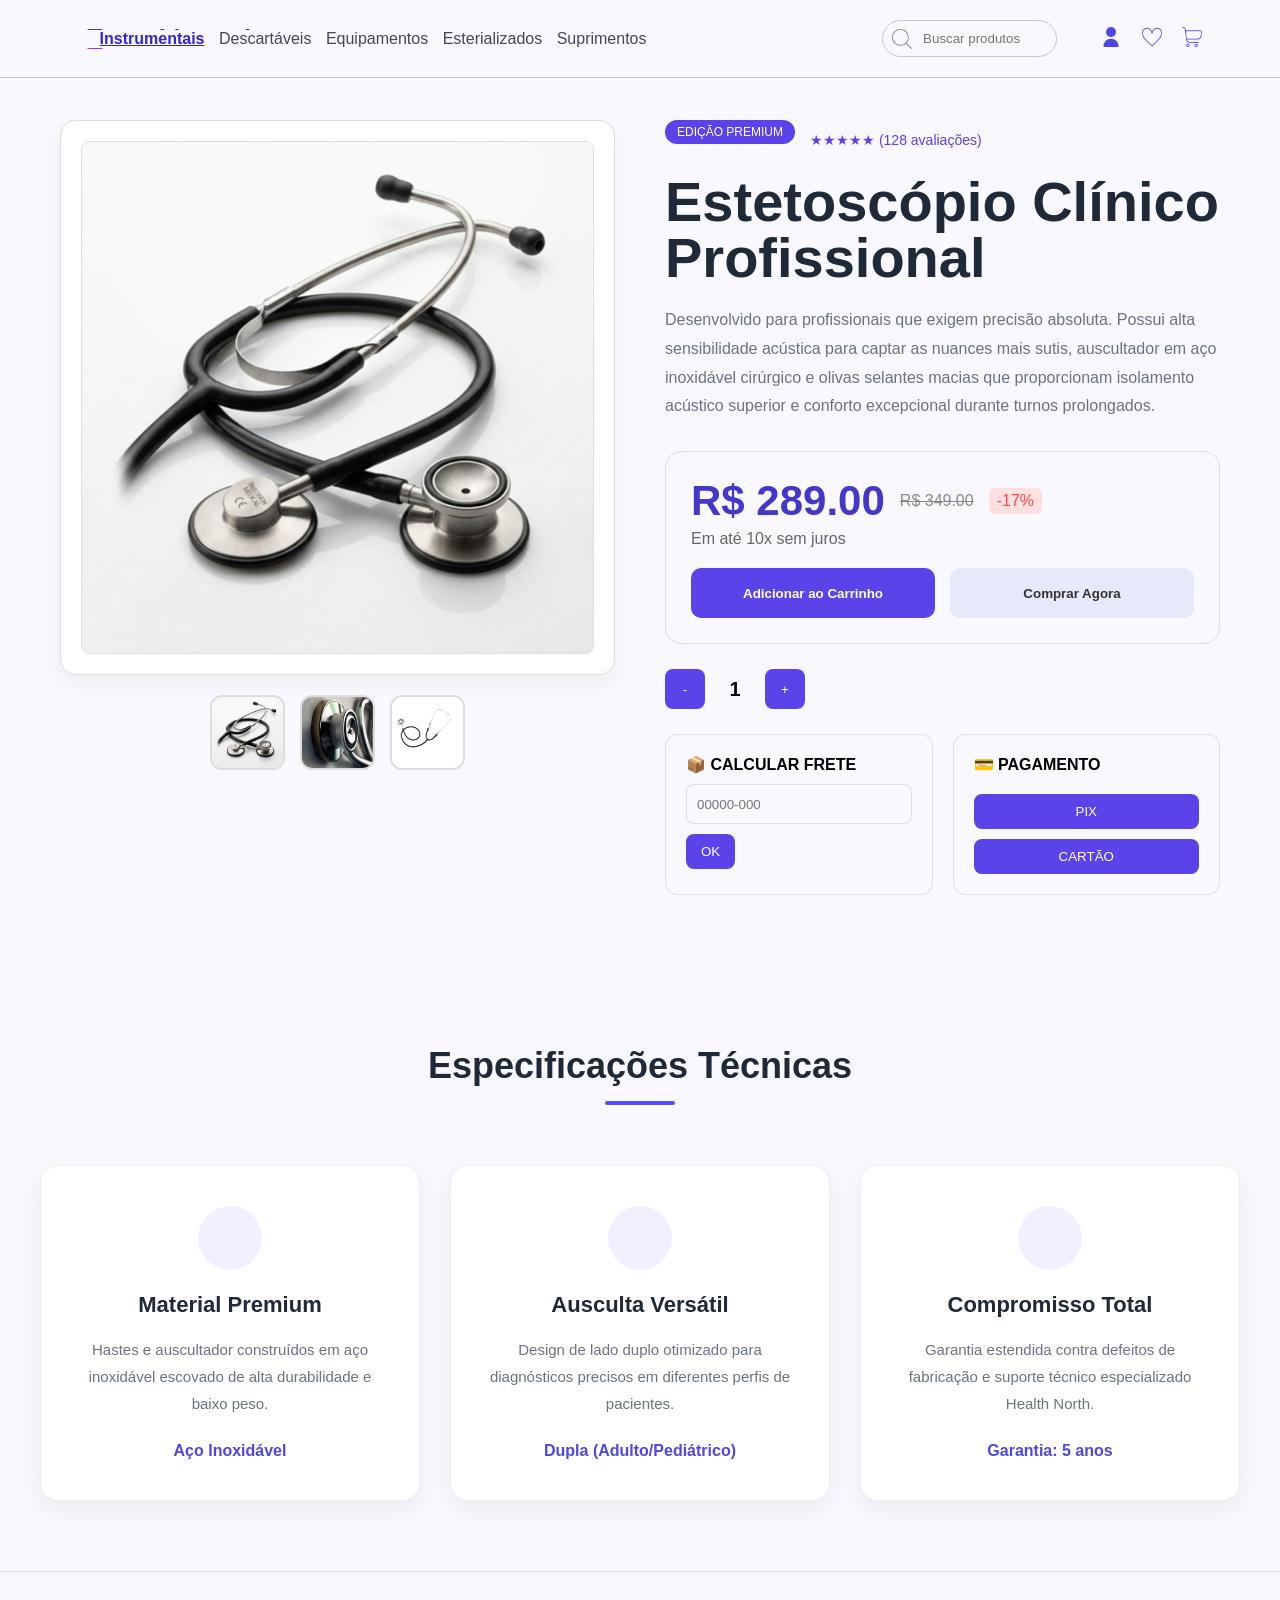
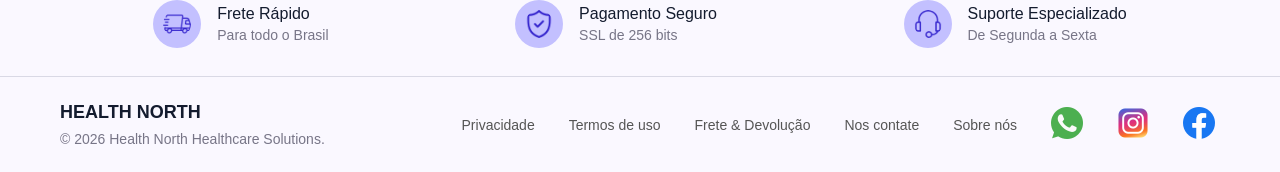
==== commit 4953e27d: "Página Home, Login/cadastro e descrição de produtos: finalizada e configurada." ====
--- a/pages/produtos.html
+++ b/pages/produtos.html
@@ -46,7 +46,7 @@
       </div>
     </div>
   </header>
-
+ <main>
   <article class="produto">
 
     <div class="main">
@@ -86,7 +86,6 @@
           </p>
 
           <div class="botoes">
-
             <button class="carrinho">
               Adicionar ao Carrinho
             </button>
@@ -258,6 +257,7 @@
     </div>
 
 </footer>
+</main>
 
   <!--Linkando o JavaScript com HTML-->
   <script src="/js/product.js"></script>
--- a/style/produtos.css
+++ b/style/produtos.css
@@ -15,11 +15,19 @@
 header {
     background-color: #FAF8FF;
     color: #3525CD;
+    position: fixed;
+    top: 0;
+    left: 0;
+    right: 0;
 }
 
 body {
     overflow-x: hidden;
     width: 100%;
+}
+
+main{
+    margin-top: 80px;
 }
 
 h1 {
@@ -204,7 +212,8 @@
 
 .produto {
     width: 100%;
-    padding: 40px 80px;
+    padding: 40px 800px;
+    
 }
 
 .main {
@@ -571,108 +580,108 @@
     cursor: pointer;
 }
 
-.specs{
-    padding:70px 20px;
-}
-
-.container{
-    max-width:1200px;
-    margin:auto;
-}
-
-.specs h2{
-    text-align:center;
-    font-size:36px;
-    color:#1f2937;
-    font-weight:700;
-}
-
-.line{
-    width:70px;
-    height:4px;
-    background:#5a4bff;
-    margin:14px auto 60px;
-    border-radius:20px;
-}
-
-.cards{
-    display:grid;
-    grid-template-columns:repeat(auto-fit,minmax(280px,1fr));
-    gap:30px;
-}
-
-.card{
-    background:#fff;
-    border-radius:18px;
-    padding:40px 30px;
-    text-align:center;
-    box-shadow:0 8px 25px rgba(0,0,0,.06);
-    transition:.35s;
-    cursor:pointer;
-    border:1px solid #eee;
-}
-
-.card:hover{
-    transform:translateY(-10px);
-    box-shadow:0 20px 45px rgba(90,75,255,.18);
-}
-
-.icon{
-    width:64px;
-    height:64px;
-    margin:auto;
-    background:#f2efff;
-    border-radius:50%;
-    display:flex;
-    justify-content:center;
-    align-items:center;
-    color:#5a4bff;
-    font-size:26px;
-    margin-bottom:22px;
-    transition:.35s;
-}
-
-.card:hover .icon{
-    background:#5a4bff;
-    color:#fff;
-    transform:rotate(10deg) scale(1.08);
-}
-
-.card h3{
-    font-size:22px;
-    color:#1f2937;
-    margin-bottom:18px;
+.specs {
+    padding: 70px 20px;
+}
+
+.container {
+    max-width: 1200px;
+    margin: auto;
+}
+
+.specs h2 {
+    text-align: center;
+    font-size: 36px;
+    color: #1f2937;
+    font-weight: 700;
+}
+
+.line {
+    width: 70px;
+    height: 4px;
+    background: #5a4bff;
+    margin: 14px auto 60px;
+    border-radius: 20px;
+}
+
+.cards {
+    display: grid;
+    grid-template-columns: repeat(auto-fit, minmax(280px, 1fr));
+    gap: 30px;
+}
+
+.card {
+    background: #fff;
+    border-radius: 18px;
+    padding: 40px 30px;
+    text-align: center;
+    box-shadow: 0 8px 25px rgba(0, 0, 0, .06);
+    transition: .35s;
+    cursor: pointer;
+    border: 1px solid #eee;
+}
+
+.card:hover {
+    transform: translateY(-10px);
+    box-shadow: 0 20px 45px rgba(90, 75, 255, .18);
+}
+
+.icon {
+    width: 64px;
+    height: 64px;
+    margin: auto;
+    background: #f2efff;
+    border-radius: 50%;
+    display: flex;
+    justify-content: center;
+    align-items: center;
+    color: #5a4bff;
+    font-size: 26px;
+    margin-bottom: 22px;
+    transition: .35s;
+}
+
+.card:hover .icon {
+    background: #5a4bff;
+    color: #fff;
+    transform: rotate(10deg) scale(1.08);
+}
+
+.card h3 {
+    font-size: 22px;
+    color: #1f2937;
+    margin-bottom: 18px;
     background-color: transparent;
 }
 
-.card p{
-    color:#6b7280;
+.card p {
+    color: #6b7280;
     background-color: transparent;
-    line-height:1.8;
-    font-size:15px;
-    margin-bottom:25px;
-}
-
-.card span{
-    color:#4f46e5;
+    line-height: 1.8;
+    font-size: 15px;
+    margin-bottom: 25px;
+}
+
+.card span {
+    color: #4f46e5;
     background-color: transparent;
-    font-weight:700;
-    font-size:16px;
-}
-
-@media(max-width:768px){
-
-.specs h2{
-    font-size:28px;
-}
-
-.cards{
-    gap:20px;
-}
-
-.card{
-    padding:35px 25px;
-}
+    font-weight: 700;
+    font-size: 16px;
+}
+
+@media(max-width:768px) {
+
+    .specs h2 {
+        font-size: 28px;
+    }
+
+    .cards {
+        gap: 20px;
+    }
+
+    .card {
+        padding: 35px 25px;
+    }
 
 }
 
